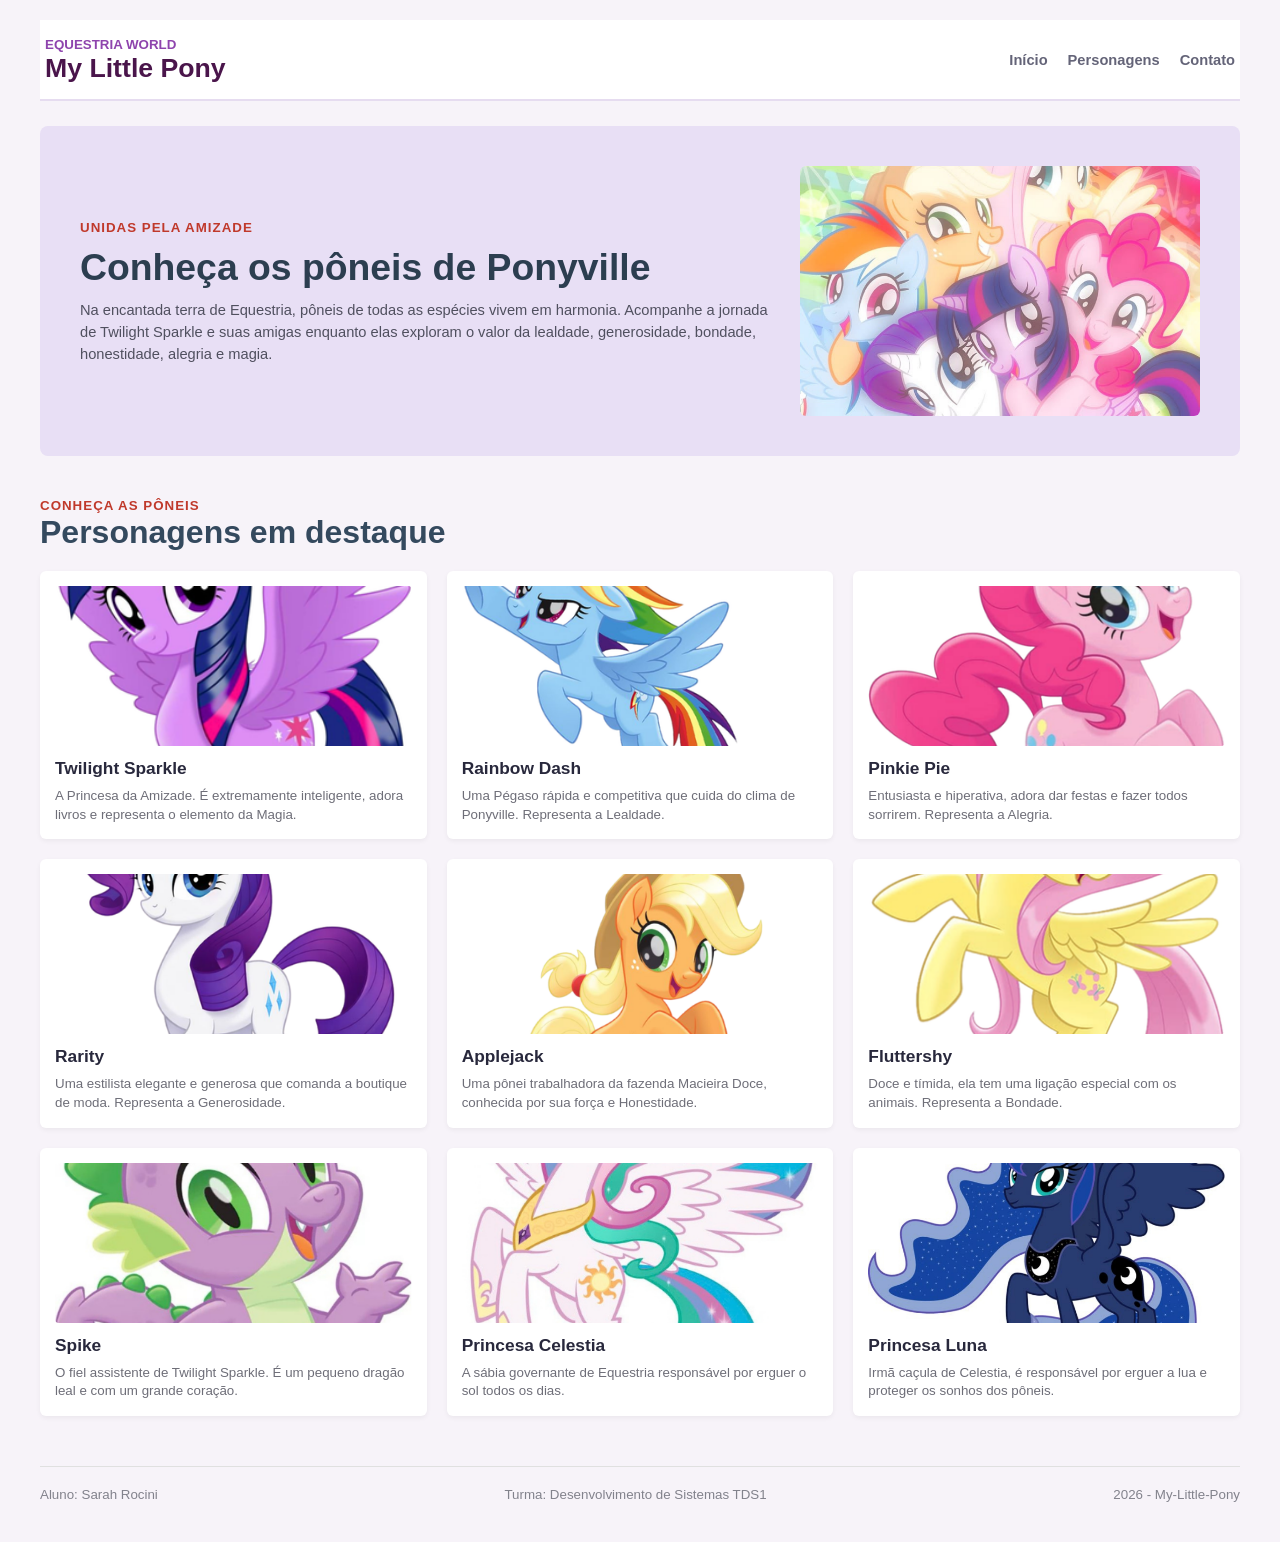
==== pages/personagens.html @ a4b3b456 "first commit" ====
<!DOCTYPE html>
<html lang="pt-BR">
<head>
    <meta charset="UTF-8" />
    <meta name="viewport" content="width=device-width, initial-scale=1.0" />
    <link rel="stylesheet" href="../css/style.css" />
    <title>MY-LITTLE-PONY</title>
</head>
<body>
    <header id="cabecalho-principal">
        <header class="titulos-header">
            <span class="subtitulo-header">EQUESTRIA WORLD</span>
            <h1>My Little Pony</h1>
        </header>

        <header class="menu-header">
            <span>Início</span>
            <span>Personagens</span>
            <span>Contato</span>
        </header>
    </header>

    <main>
        <section id="Tela-inicial">
            <header class="textos-apresentacao">
                <span class="categoria-destaque">UNIDAS PELA AMIZADE</span>
                <h2>Conheça os pôneis de Ponyville</h2>
                <p>
                    Na encantada terra de Equestria, pôneis de todas as espécies vivem em harmonia.
                    Acompanhe a jornada de Twilight Sparkle e suas amigas enquanto elas exploram o valor
                    da lealdade, generosidade, bondade, honestidade, alegria e magia.
                </p>
            </header>
            <img src="../assets/img/fotocapa.png" alt="Todas as pôneis reunidas." class="imagem-destaque" />
        </section>

        <section id="galeria">
            <span class="categoria-destaque">CONHEÇA AS PÔNEIS</span>
            <h2>Personagens em destaque</h2>

            <section class="container-cards">
                <article class="card">
                    <img src="../assets/img/Twilight Sparkle.png" alt="Twilight Sparkle, uma alicórnio roxa com crina azul e rosa.">
                    <h3>Twilight Sparkle</h3>
                    <p>A Princesa da Amizade. É extremamente inteligente, adora livros e representa o elemento da Magia.</p>
                </article>

                <article class="card">
                    <img src="../assets/img/Rainbow Dash.png" alt="Rainbow Dash, uma pônei Pegasus azul com crina arco-íris.">
                    <h3>Rainbow Dash</h3>
                    <p>Uma Pégaso rápida e competitiva que cuida do clima de Ponyville. Representa a Lealdade.</p>
                </article>

                <article class="card">
                    <img src="../assets/img/Pinkie Pie.png" alt="Pinkie Pie, uma pônei terrestre rosa choque.">
                    <h3>Pinkie Pie</h3>
                    <p>Entusiasta e hiperativa, adora dar festas e fazer todos sorrirem. Representa a Alegria.</p>
                </article>

                <article class="card">
                    <img src="../assets/img/Rarity.png" alt="Rarity, uma pônei Unicórnio branca com crina roxa encaracolada.">
                    <h3>Rarity</h3>
                    <p>Uma estilista elegante e generosa que comanda a boutique de moda. Representa a Generosidade.</p>
                </article>

                <article class="card">
                    <img src="../assets/img/Applejack.png" alt="Applejack, uma pônei terrestre laranja usando chapéu de cowboy.">
                    <h3>Applejack</h3>
                    <p>Uma pônei trabalhadora da fazenda Macieira Doce, conhecida por sua força e Honestidade.</p>
                </article>

                <article class="card">
                    <img src="../assets/img/Fluttershy.png" alt="Fluttershy, uma pônei Pegasus amarela com crina rosa clara.">
                    <h3>Fluttershy</h3>
                    <p>Doce e tímida, ela tem uma ligação especial com os animais. Representa a Bondade.</p>
                </article>

                <article class="card">
                    <img src="../assets/img/spike.png" alt="Spike, um pequeno dragão roxo e verde.">
                    <h3>Spike</h3>
                    <p>O fiel assistente de Twilight Sparkle. É um pequeno dragão leal e com um grande coração.</p>
                </article>

                <article class="card">
                    <img src="../assets/img/princesaCelestia.png" alt="Princesa Celestia, uma alicórnio alta e branca com crina pastel esvoaçante.">
                    <h3>Princesa Celestia</h3>
                    <p>A sábia governante de Equestria responsável por erguer o sol todos os dias.</p>
                </article>

                <article class="card">
                    <img src="../assets/img/princesaLuna.png" alt="Princesa Luna, uma alicórnio azul-escuro com crina estrelada.">
                    <h3>Princesa Luna</h3>
                    <p>Irmã caçula de Celestia, é responsável por erguer a lua e proteger os sonhos dos pôneis.</p>
                </article>
            </section>
        </section>
    </main>

    <footer>
        <p>Aluno: Sarah Rocini</p>
        <p>Turma: Desenvolvimento de Sistemas TDS1</p>
        <p>2026 - My-Little-Pony</p>
    </footer>
</body>
</html>
---- css/style.css ----
* {
    box-sizing: border-box;
    margin: 0;
    padding: 0;
}

body {
    font-family: 'Segoe UI', Tahoma, Geneva, Verdana, sans-serif;
    background-color: #f7f3f9;
    color: rgb(45, 40, 55);
    padding: 20px 40px;
}

#cabecalho-principal {
    display: flex;
    justify-content: space-between;
    align-items: center;
    padding: 15px 5px;
    background-color: #ffffff;
    border-bottom: 2px solid rgb(230, 220, 240);
}

.subtitulo-header {
    font-size: 10pt;
    font-weight: bold;
    color: #8e44ad;
    text-transform: uppercase;
}

h1 {
    font-size: 20pt;
    color: rgb(74, 21, 75);
}

.menu-header {
    display: flex;
    gap: 20px;
}

.menu-header span {
    font-size: 11pt;
    font-weight: 600;
    color: rgb(100, 100, 120);
    cursor: pointer;
}

#Tela-inicial {
    display: flex;
    justify-content: space-between;
    align-items: center;
    gap: 30px;
    background-color: #e8dff5;
    padding: 40px;
    margin: 25px 0 40px 0;
    border-radius: 8px;
}

.textos-apresentacao {
    flex: 1;
}

.categoria-destaque {
    font-size: 10pt;
    font-weight: bold;
    color: rgb(192, 57, 43);
    letter-spacing: 1px;
    text-transform: uppercase;
}

#Tela-inicial h2 {
    font-size: 28pt;
    font-weight: 800;
    color: #2c3e50;
    margin: 10px 0;
}

#Tela-inicial p {
    font-size: 11pt;
    color: rgb(80, 80, 95);
    line-height: 1.5;
}

.imagem-destaque {
    width: 400px;
    height: 250px;
    border-radius: 6px;
    object-fit: cover;
}

#galeria {
    margin-top: 30px;
}

#galeria h2 {
    font-size: 24pt;
    color: #34495e;
    margin-bottom: 20px;
}

.container-cards {
    display: flex;
    flex-wrap: wrap;
    gap: 20px;
}

.card {
    flex: 1 1 calc(33.333% - 20px);
    min-width: 250px;
    background-color: #ffffff;
    border-radius: 6px;
    padding: 15px;
    box-shadow: 0 2px 5px rgba(0,0,0,0.05);
    display: flex;
    flex-direction: column;
}

.card img {
    width: 100%;
    height: 160px;
    border-radius: 4px;
    object-fit: cover;
    margin-bottom: 12px;
}

.card h3 {
    font-size: 13pt;
    font-weight: bold;
    color: rgb(40, 40, 60);
    margin-bottom: 8px;
}

.card p {
    font-size: 10pt;
    color: rgb(110, 110, 120);
    line-height: 1.4;
}

footer {
    display: flex;
    justify-content: space-between;
    align-items: center;
    margin-top: 50px;
    padding: 20px 0;
    border-top: 1px solid #e0e0e0;
    font-size: 10pt;
    color: rgb(130, 130, 140);
}
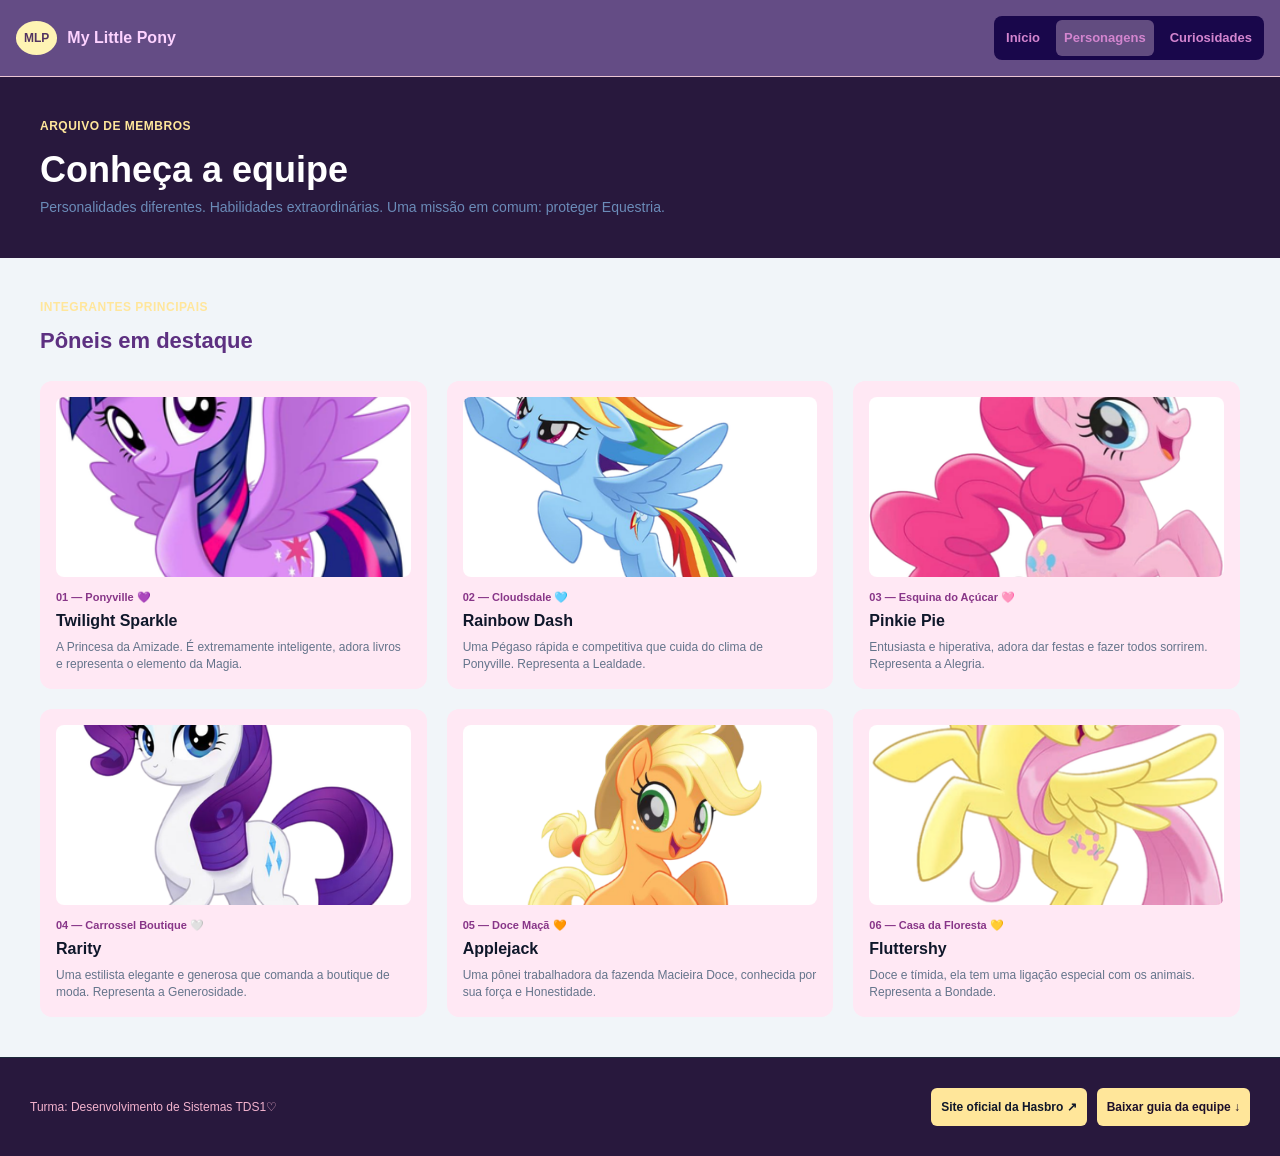
==== commit 59ecfa10: "second commit" ====
--- a/pages/personagens.html
+++ b/pages/personagens.html
@@ -2,104 +2,91 @@
 <html lang="pt-BR">
 <head>
     <meta charset="UTF-8" />
-    <meta name="viewport" content="width=device-width, initial-scale=1.0" />
     <link rel="stylesheet" href="../css/style.css" />
-    <title>MY-LITTLE-PONY</title>
+    <title>My Little Pony - Personagens</title>
 </head>
 <body>
     <header id="cabecalho-principal">
-        <header class="titulos-header">
-            <span class="subtitulo-header">EQUESTRIA WORLD</span>
-            <h1>My Little Pony</h1>
-        </header>
-
-        <header class="menu-header">
-            <span>Início</span>
-            <span>Personagens</span>
-            <span>Contato</span>
-        </header>
+        <section>
+            <article class="logo-header">
+                <span class="logo-mlp">MLP</span>
+                <span class="titulo-site">My Little Pony</span>
+            </article>
+        </section>
+        <section>
+            <article class="menu-header">
+                <a href="../index.html">Início</a>
+                <a href="personagens.html" class="active">Personagens</a>
+                <a href="curiosidades.html">Curiosidades</a>
+            </article>
+        </section>
     </header>
 
     <main>
-        <section id="Tela-inicial">
-            <header class="textos-apresentacao">
-                <span class="categoria-destaque">UNIDAS PELA AMIZADE</span>
-                <h2>Conheça os pôneis de Ponyville</h2>
-                <p>
-                    Na encantada terra de Equestria, pôneis de todas as espécies vivem em harmonia.
-                    Acompanhe a jornada de Twilight Sparkle e suas amigas enquanto elas exploram o valor
-                    da lealdade, generosidade, bondade, honestidade, alegria e magia.
-                </p>
-            </header>
-            <img src="../assets/img/fotocapa.png" alt="Todas as pôneis reunidas." class="imagem-destaque" />
+        <section class="banner-pagina">
+            <span class="subtitulo-categoria">ARQUIVO DE MEMBROS</span>
+            <h1>Conheça a equipe</h1>
+            <p>Personalidades diferentes. Habilidades extraordinárias. Uma missão em comum: proteger Equestria.</p>
         </section>
 
-        <section id="galeria">
-            <span class="categoria-destaque">CONHEÇA AS PÔNEIS</span>
-            <h2>Personagens em destaque</h2>
+        <section class="secao-galeria">
+            <article class="cabecalho-galeria">
+                    <span class="subtitulo-categoria">INTEGRANTES PRINCIPAIS</span>
+                    <h2>Pôneis em destaque</h2>
+            </article>
 
-            <section class="container-cards">
+            <article class="container-cards">
                 <article class="card">
                     <img src="../assets/img/Twilight Sparkle.png" alt="Twilight Sparkle, uma alicórnio roxa com crina azul e rosa.">
+                    <span class="tag-local">01 — Ponyville 💜</span>
                     <h3>Twilight Sparkle</h3>
                     <p>A Princesa da Amizade. É extremamente inteligente, adora livros e representa o elemento da Magia.</p>
                 </article>
 
                 <article class="card">
                     <img src="../assets/img/Rainbow Dash.png" alt="Rainbow Dash, uma pônei Pegasus azul com crina arco-íris.">
+                    <span class="tag-local">02 — Cloudsdale 🩵</span>
                     <h3>Rainbow Dash</h3>
                     <p>Uma Pégaso rápida e competitiva que cuida do clima de Ponyville. Representa a Lealdade.</p>
                 </article>
 
                 <article class="card">
                     <img src="../assets/img/Pinkie Pie.png" alt="Pinkie Pie, uma pônei terrestre rosa choque.">
+                    <span class="tag-local">03 — Esquina do Açúcar 🩷</span>
                     <h3>Pinkie Pie</h3>
                     <p>Entusiasta e hiperativa, adora dar festas e fazer todos sorrirem. Representa a Alegria.</p>
                 </article>
 
                 <article class="card">
                     <img src="../assets/img/Rarity.png" alt="Rarity, uma pônei Unicórnio branca com crina roxa encaracolada.">
-                    <h3>Rarity</h3>
+                    <span class="tag-local">04 — Carrossel Boutique 🤍</span>
+                    <h3>Rarity </h3>
                     <p>Uma estilista elegante e generosa que comanda a boutique de moda. Representa a Generosidade.</p>
                 </article>
 
                 <article class="card">
                     <img src="../assets/img/Applejack.png" alt="Applejack, uma pônei terrestre laranja usando chapéu de cowboy.">
+                    <span class="tag-local">05 — Doce Maçã 🧡</span>
                     <h3>Applejack</h3>
                     <p>Uma pônei trabalhadora da fazenda Macieira Doce, conhecida por sua força e Honestidade.</p>
                 </article>
 
                 <article class="card">
                     <img src="../assets/img/Fluttershy.png" alt="Fluttershy, uma pônei Pegasus amarela com crina rosa clara.">
+                    <span class="tag-local">06 — Casa da Floresta 💛</span>
                     <h3>Fluttershy</h3>
                     <p>Doce e tímida, ela tem uma ligação especial com os animais. Representa a Bondade.</p>
                 </article>
-
-                <article class="card">
-                    <img src="../assets/img/spike.png" alt="Spike, um pequeno dragão roxo e verde.">
-                    <h3>Spike</h3>
-                    <p>O fiel assistente de Twilight Sparkle. É um pequeno dragão leal e com um grande coração.</p>
-                </article>
-
-                <article class="card">
-                    <img src="../assets/img/princesaCelestia.png" alt="Princesa Celestia, uma alicórnio alta e branca com crina pastel esvoaçante.">
-                    <h3>Princesa Celestia</h3>
-                    <p>A sábia governante de Equestria responsável por erguer o sol todos os dias.</p>
-                </article>
-
-                <article class="card">
-                    <img src="../assets/img/princesaLuna.png" alt="Princesa Luna, uma alicórnio azul-escuro com crina estrelada.">
-                    <h3>Princesa Luna</h3>
-                    <p>Irmã caçula de Celestia, é responsável por erguer a lua e proteger os sonhos dos pôneis.</p>
-                </article>
-            </section>
+            </article>
         </section>
     </main>
 
     <footer>
-        <p>Aluno: Sarah Rocini</p>
-        <p>Turma: Desenvolvimento de Sistemas TDS1</p>
-        <p>2026 - My-Little-Pony</p>
+        <p>Turma: Desenvolvimento de Sistemas TDS1♡</p>
+        <div class="botoes-footer">
+            <a href="https://hasbro.com" target="_blank" rel="noreferrer" class="btn-footer">Site oficial da Hasbro ↗</a>
+            <a href="../assets/arquivos/guia.pdf" download class="btn-footer-destaque">Baixar guia da equipe ↓</a>
+        </div>
     </footer>
 </body>
 </html>
--- a/css/style.css
+++ b/css/style.css
@@ -1,100 +1,254 @@
 * {
-    box-sizing: border-box;
     margin: 0;
     padding: 0;
+    box-sizing: border-box;
 }
 
 body {
-    font-family: 'Segoe UI', Tahoma, Geneva, Verdana, sans-serif;
-    background-color: #f7f3f9;
-    color: rgb(45, 40, 55);
-    padding: 20px 40px;
+    font-family: Arial, Helvetica, sans-serif;
+    background-color: #000000;
+    color: #f8fafc;
+    line-height: 1.5;
 }
 
 #cabecalho-principal {
+    background-color: #644c85;
     display: flex;
     justify-content: space-between;
     align-items: center;
-    padding: 15px 5px;
+    padding: 16px;
+    border-bottom: 1px solid #ebc6d4;
+}
+
+.logo-header {
+    display: flex;
+    align-items: center;
+    gap: 10px;
+}
+
+.logo-mlp {
+    background-color: #fff4b4;
+    color: #523361;
+    font-weight: bold;
+    font-size: 12px;
+    padding: 8px;
+    border-radius: 100%;
+}
+
+.titulo-site {
+    font-weight: bold;
+    font-size: 16px;
+    color: #fdd2ff;
+}
+
+.menu-header {
+    display: flex;
+    gap: 8px;
+    background-color: #19074b;
+    padding: 4px;
+    border-radius: 8px;
+}
+
+.menu-header a {
+    color: #d385cf;
+    text-decoration: none;
+    font-size: 13px;
+    font-weight: bold;
+    padding: 8px;
+    border-radius: 6px;
+    transition: all 0.2s;
+}
+
+.menu-header a:hover,
+.menu-header a.active {
+    background-color: #624c80;
+    color: #d385cf;
+}
+
+.btn-topo {
+    background-color: #19074b;
+    color: #d385cf;
+    text-decoration: none;
+    font-size: 12px;
+    font-weight: bold;
+    padding: 10px;
+    border-radius: 6px;
+}
+
+.subtitulo-categoria {
+    color: #ffe69b;
+    font-size: 12px;
+    font-weight: bold;
+    text-transform: uppercase;
+    letter-spacing: 0.5px;
+    display: block;
+    margin-bottom: 8px;
+}
+
+.inicio-banner {
+    display: flex;
+    align-items: center;
+    justify-content: space-between;
+    padding: 50px;
+    gap: 40px;
+    background-color: #28183d;
+}
+
+.inicio-texto {
+    flex: 1;
+}
+
+.inicio-texto h1 {
+    font-size: 42px;
+    font-weight: 800;
+    color: #ffffff;
+    line-height: 1.1;
+    margin-bottom: 16px;
+}
+
+.inicio-texto p {
+    color: #94a3b8;
+    font-size: 15px;
+    margin-bottom: 24px;
+    max-width: 500px;
+}
+
+.inicio-botoes {
+    display: flex;
+    gap: 12px;
+}
+
+.btn-primario {
+    background-color: #ffe69b;
+    color: #0f172a;
+    text-decoration: none;
+    font-weight: bold;
+    font-size: 13px;
+    padding: 15px;
+    border-radius: 6px;
+    display: inline-block;
+}
+
+.btn-secundario {
+    background-color: #ff7db3;
+    color: #ffffff;
+    text-decoration: none;
+    font-weight: bold;
+    font-size: 13px;
+    padding: 15px;
+    border-radius: 6px;
+    display: inline-block;
+}
+
+.imagem-container {
+    flex: 1;
+    display: flex;
+    flex-direction: column;
+    align-items: center;
+}
+
+.imagem-banner {
+    width: 100%;
+    max-width: 500px;
+    height: 280px;
+    object-fit: cover;
+    border-radius: 12px;
+}
+
+.legenda-imagem {
+    background-color: #ffe69b;
+    color: #580d42;
+    font-size: 12px;
+    font-weight: bold;
+    padding: 10px;
+    border-radius: 4px;
+    margin-top: -12px;
+}
+
+.secao-recursos {
+    background-color: #efe9fc;
+    color: #150233;
+    padding: 45px;
+}
+
+.secao-recursos h2 {
+    font-size: 24px;
+    color: #b11374;
+    margin-bottom: 30px;
+}
+
+.grid-recursos {
+    display: flex;
+    gap: 20px;
+}
+
+.card-recurso {
     background-color: #ffffff;
-    border-bottom: 2px solid rgb(230, 220, 240);
-}
-
-.subtitulo-header {
-    font-size: 10pt;
-    font-weight: bold;
-    color: #8e44ad;
-    text-transform: uppercase;
-}
-
-h1 {
-    font-size: 20pt;
-    color: rgb(74, 21, 75);
-}
-
-.menu-header {
-    display: flex;
-    gap: 20px;
-}
-
-.menu-header span {
-    font-size: 11pt;
-    font-weight: 600;
-    color: rgb(100, 100, 120);
-    cursor: pointer;
-}
-
-#Tela-inicial {
-    display: flex;
-    justify-content: space-between;
-    align-items: center;
-    gap: 30px;
-    background-color: #e8dff5;
+    padding: 24px;
+    border-radius: 12px;
+    flex: 1;
+    box-shadow: 0 1px 3px rgba(165, 116, 116, 0.05);
+}
+
+.icone-recurso {
+    color: #ffe69a;
+    font-size: 18px;
+    margin-bottom: 12px;
+    display: block;
+}
+
+.card-recurso h3 {
+    font-size: 16px;
+    color: #73b6e4;
+    margin-bottom: 8px;
+}
+
+.card-recurso p {
+    font-size: 13px;
+    color: #64748b;
+}
+
+.secao-chamada {
+    background-color: #644c85;
+    color: #ffffff;
+    text-align: center;
+    padding: 30px;
+}
+
+.secao-chamada .subtitulo-categoria {
+    color: #bae6fd;
+}
+
+.secao-chamada h2 {
+    font-size: 22px;
+    margin-bottom: 16px;
+}
+
+.banner-pagina {
     padding: 40px;
-    margin: 25px 0 40px 0;
-    border-radius: 8px;
-}
-
-.textos-apresentacao {
-    flex: 1;
-}
-
-.categoria-destaque {
-    font-size: 10pt;
-    font-weight: bold;
-    color: rgb(192, 57, 43);
-    letter-spacing: 1px;
-    text-transform: uppercase;
-}
-
-#Tela-inicial h2 {
-    font-size: 28pt;
-    font-weight: 800;
-    color: #2c3e50;
-    margin: 10px 0;
-}
-
-#Tela-inicial p {
-    font-size: 11pt;
-    color: rgb(80, 80, 95);
-    line-height: 1.5;
-}
-
-.imagem-destaque {
-    width: 400px;
-    height: 250px;
-    border-radius: 6px;
-    object-fit: cover;
-}
-
-#galeria {
-    margin-top: 30px;
-}
-
-#galeria h2 {
-    font-size: 24pt;
-    color: #34495e;
-    margin-bottom: 20px;
+    background-color: #28183d;
+}
+
+.banner-pagina h1 {
+    font-size: 36px;
+    color: #ffffff;
+}
+
+.banner-pagina p {
+    color: #6b8bb8;
+    font-size: 14px;
+}
+
+.secao-galeria {
+    background-color: #f1f5f9;
+    color: #0f172a;
+    padding: 40px;
+}
+
+.cabecalho-galeria h2 {
+    font-size: 22px;
+    color: #5d3081;
+    margin-bottom: 24px;
 }
 
 .container-cards {
@@ -104,44 +258,138 @@
 }
 
 .card {
+    background-color: #ffe8f4;
+    border-radius: 12px;
+    padding: 16px;
     flex: 1 1 calc(33.333% - 20px);
-    min-width: 250px;
-    background-color: #ffffff;
-    border-radius: 6px;
-    padding: 15px;
-    box-shadow: 0 2px 5px rgba(0,0,0,0.05);
+    min-width: 260px;
     display: flex;
     flex-direction: column;
 }
 
 .card img {
     width: 100%;
-    height: 160px;
-    border-radius: 4px;
+    height: 180px;
     object-fit: cover;
+    border-radius: 8px;
     margin-bottom: 12px;
 }
 
+.tag-local {
+    font-size: 11px;
+    font-weight: bold;
+    color: #883688;
+    margin-bottom: 4px;
+}
+
 .card h3 {
-    font-size: 13pt;
-    font-weight: bold;
-    color: rgb(40, 40, 60);
-    margin-bottom: 8px;
+    font-size: 16px;
+    color: #0f172a;
+    margin-bottom: 6px;
 }
 
 .card p {
-    font-size: 10pt;
-    color: rgb(110, 110, 120);
+    font-size: 12px;
+    color: #64748b;
     line-height: 1.4;
 }
 
+.conteudo-fatos {
+    background-color: #f1f5f9;
+    color: #11032b;
+    padding: 40px;
+}
+
+.fatos-grid {
+    display: flex;
+    gap: 40px;
+    align-items: flex-start;
+}
+
+.imagem-fatos-container {
+    flex: 1;
+    text-align: center;
+}
+
+.imagem-fatos {
+    width: 100%;
+    height: 300px;
+    object-fit: cover;
+    border-radius: 12px;
+}
+
+.lista-fatos {
+    flex: 1;
+}
+
+.lista-fatos h2 {
+    font-size: 22px;
+    color: #a3448b;
+    margin-bottom: 20px;
+}
+
+.card-fato {
+    background-color: #e0f2fe;
+    padding: 16px;
+    border-radius: 8px;
+    margin-bottom: 12px;
+    display: flex;
+    gap: 16px;
+    align-items: flex-start;
+}
+
+.numero-fato {
+    color: #c19bca;
+    font-weight: bold;
+    font-size: 18px;
+}
+
+.card-fato h3 {
+    font-size: 14px;
+    color: #0f172a;
+    margin-bottom: 4px;
+}
+
+.card-fato p {
+    font-size: 12px;
+    color: #334155;
+}
+
 footer {
+    background-color: #28183d;
+    border-top: 1px solid #1e293b;
+    padding: 30px;
     display: flex;
     justify-content: space-between;
     align-items: center;
-    margin-top: 50px;
-    padding: 20px 0;
-    border-top: 1px solid #e0e0e0;
-    font-size: 10pt;
-    color: rgb(130, 130, 140);
-}
+}
+
+footer p {
+    font-size: 12px;
+    color: #f3b3ce;
+}
+
+.botoes-footer {
+    display: flex;
+    gap: 10px;
+}
+
+.btn-footer {
+    background-color: #ffe69a;
+    color: #0f172a;
+    text-decoration: none;
+    font-size: 12px;
+    font-weight: bold;
+    padding: 10px;
+    border-radius: 6px;
+}
+
+.btn-footer-destaque {
+    background-color: #ffe69a;
+    color: #1c0f2a;
+    text-decoration: none;
+    font-size: 12px;
+    font-weight: bold;
+    padding: 10px;
+    border-radius: 6px;
+}
